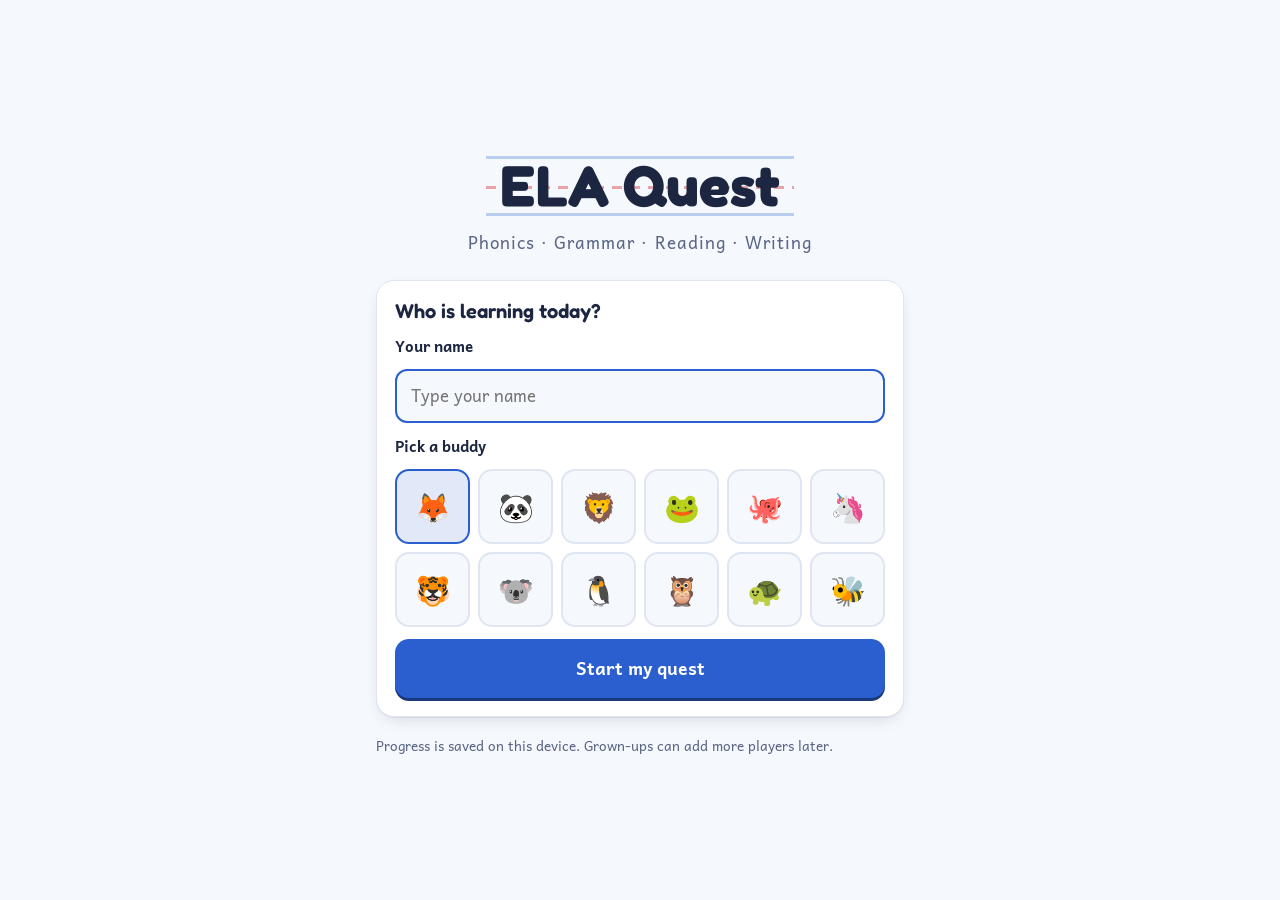
==== index.html @ e6a2ac78 "ELA Quest: Grade 2 to 3 ELA practice app Phonics, grammar, reading, and writing with three levels pe" ====
<!DOCTYPE html>
<html lang="en">
<head>
  <meta charset="UTF-8">
  <meta name="viewport" content="width=device-width, initial-scale=1.0, viewport-fit=cover">
  <meta name="theme-color" content="#2b5fd0">
  <meta name="apple-mobile-web-app-capable" content="yes">
  <meta name="apple-mobile-web-app-title" content="ELA Quest">
  <link rel="apple-touch-icon" href="icons/icon-180.png">
  <link rel="manifest" href="manifest.json">
  <title>ELA Quest</title>
  <link rel="preconnect" href="https://fonts.googleapis.com">
  <link rel="preconnect" href="https://fonts.gstatic.com" crossorigin>
  <link rel="stylesheet" href="https://fonts.googleapis.com/css2?family=Andika:wght@400;700&family=Fredoka:wght@500;600;700&display=swap">
  <link rel="stylesheet" href="styles.css">
</head>
<body>
  <div id="app"></div>
  <script src="sound.js"></script>
  <script src="data/voice-clips.js"></script>
  <script src="voice.js"></script>
  <script src="data/core.js"></script>
  <script src="data/phonics.js"></script>
  <script src="data/grammar.js"></script>
  <script src="data/reading.js"></script>
  <script src="data/writing.js"></script>
  <script src="data/lessons.js"></script>
  <script src="data/videos.js"></script>
  <script src="app.js"></script>
</body>
</html>
---- styles.css ----
/* ELA Quest. Layout: a primary-ruled notebook page (solid lines + dashed midline) in light mode,
   a classroom chalkboard in dark mode; one crayon color per subject. */
:root {
  --paper: #f5f8fd;
  --surface: #ffffff;
  --ink: #1d2640;
  --muted: #5b6684;
  --line: #dfe6f2;
  --rule: #b9cdee;
  --rule-mid: #e6a3a8;
  --phonics: #dc6a12;
  --grammar: #1f8f4e;
  --reading: #2b5fd0;
  --writing: #c42f69;
  --mix: #6a4fd0;
  --gold: #f2b01e;
  --good: #1c8f50;
  --bad: #cf3442;
  --shadow: 0 1px 0 rgba(29, 38, 64, 0.06), 0 6px 18px -8px rgba(29, 38, 64, 0.22);
  --f-display: "Fredoka", "Chalkboard SE", "Comic Sans MS", system-ui, sans-serif;
  --f-body: "Andika", "Century Gothic", "Trebuchet MS", system-ui, sans-serif;
  --r: 18px;
  color-scheme: light;
}
@media (prefers-color-scheme: dark) {
  :root:not([data-theme="light"]) {
    --paper: #142019; --surface: #1d2c25; --ink: #eef4ec; --muted: #a8b8ad; --line: #2c3f36; --rule: #2f463b; --rule-mid: #5a3c40;
    --phonics: #ff9a48; --grammar: #52c985; --reading: #79a0ff; --writing: #f2709f; --mix: #a58cff; --gold: #ffd25a; --good: #52c985; --bad: #ff707b;
    --shadow: 0 1px 0 rgba(0, 0, 0, 0.3), 0 8px 20px -10px rgba(0, 0, 0, 0.6);
    color-scheme: dark;
  }
}
:root[data-theme="dark"] {
  --paper: #142019; --surface: #1d2c25; --ink: #eef4ec; --muted: #a8b8ad; --line: #2c3f36; --rule: #2f463b; --rule-mid: #5a3c40;
  --phonics: #ff9a48; --grammar: #52c985; --reading: #79a0ff; --writing: #f2709f; --mix: #a58cff; --gold: #ffd25a; --good: #52c985; --bad: #ff707b;
  --shadow: 0 1px 0 rgba(0, 0, 0, 0.3), 0 8px 20px -10px rgba(0, 0, 0, 0.6);
  color-scheme: dark;
}

* { box-sizing: border-box; -webkit-tap-highlight-color: transparent; }
html, body { margin: 0; }
body {
  background: var(--paper);
  color: var(--ink);
  font-family: var(--f-body);
  font-size: 17px;
  line-height: 1.5;
  min-height: 100dvh;
}
button { font: inherit; color: inherit; cursor: pointer; }
button:disabled { cursor: default; }
:focus-visible { outline: 3px solid var(--reading); outline-offset: 2px; border-radius: 10px; }
h1, h2, h3 { font-family: var(--f-display); font-weight: 600; line-height: 1.2; margin: 0; text-wrap: balance; }
h1 { font-size: 1.9rem; }
h2 { font-size: 1.25rem; }
h3 { font-size: 1.05rem; margin-top: 6px; }
p { margin: 0; }
.muted { color: var(--muted); }
.fine { color: var(--muted); font-size: 0.85rem; }
.center { text-align: center; }
.lead { color: var(--muted); max-width: 60ch; }

/* subject color hook */
.s-phonics { --c: var(--phonics); }
.s-grammar { --c: var(--grammar); }
.s-reading { --c: var(--reading); }
.s-writing, .s-studio { --c: var(--writing); }
.s-mix { --c: var(--mix); }
.tint { background: color-mix(in srgb, var(--c) 12%, var(--surface)); }

#app { min-height: 100dvh; display: flex; flex-direction: column; }
.main {
  width: 100%;
  max-width: 1040px;
  margin: 0 auto;
  padding-inline: 16px;
  padding-block: 18px 110px;
  display: flex;
  flex-direction: column;
  gap: 18px;
  flex: 1;
}
.main.focus { padding-bottom: 32px; }

/* ---------- top bar ---------- */
.topbar {
  position: sticky;
  top: env(safe-area-inset-top, 0px);
  z-index: 20;
  display: flex;
  align-items: center;
  justify-content: space-between;
  gap: 12px;
  padding: 10px 16px;
  background: color-mix(in srgb, var(--paper) 88%, transparent);
  backdrop-filter: blur(10px);
  -webkit-backdrop-filter: blur(10px);
  border-bottom: 1px solid var(--line);
}
.brand {
  border: 0; background: none; padding: 2px 8px 0; text-align: left;
  display: flex; flex-direction: column; line-height: 1.05;
  /* primary handwriting rule behind the wordmark */
  background-image: linear-gradient(var(--rule), var(--rule)), repeating-linear-gradient(90deg, var(--rule-mid) 0 6px, transparent 6px 11px), linear-gradient(var(--rule), var(--rule));
  background-size: 100% 2px, 100% 2px, 100% 2px;
  background-position: 0 2px, 0 15px, 0 28px;
  background-repeat: no-repeat;
}
.brand-word { font-family: var(--f-display); font-weight: 700; font-size: 1.4rem; letter-spacing: 0.01em; }
.brand-sub { font-size: 0.72rem; color: var(--muted); letter-spacing: 0.08em; text-transform: uppercase; margin-top: 3px; }
.top-right { display: flex; align-items: center; gap: 8px; min-width: 0; }
.pill {
  display: inline-flex; align-items: center; gap: 6px;
  padding: 6px 11px; border-radius: 999px;
  background: var(--surface); border: 1px solid var(--line);
  font-size: 0.9rem; white-space: nowrap; font-variant-numeric: tabular-nums;
}
.xpbar { width: 54px; height: 8px; border-radius: 99px; background: var(--line); overflow: hidden; display: inline-block; }
.xpbar i { display: block; height: 100%; background: var(--gold); border-radius: 99px; }
.chip-me { display: inline-flex; align-items: center; gap: 6px; padding: 4px 12px 4px 4px; border-radius: 999px; border: 1px solid var(--line); background: var(--surface); min-width: 0; }
.chip-me .av { font-size: 1.35rem; width: 32px; height: 32px; display: grid; place-items: center; background: var(--paper); border-radius: 50%; }
.chip-me .nm { max-width: 9ch; overflow: hidden; text-overflow: ellipsis; white-space: nowrap; font-weight: 700; }

/* ---------- bottom tabs ---------- */
.tabbar {
  position: fixed; left: 0; right: 0; bottom: 0; z-index: 20;
  display: flex; justify-content: center; gap: 4px;
  padding: 6px 10px calc(6px + env(safe-area-inset-bottom, 0px));
  background: var(--surface); border-top: 1px solid var(--line);
}
.tab { flex: 1; max-width: 140px; border: 0; background: none; padding: 6px 4px; border-radius: 12px; display: flex; flex-direction: column; align-items: center; gap: 1px; font-size: 0.8rem; color: var(--muted); }
.tab-ic { font-size: 1.35rem; filter: grayscale(0.7); opacity: 0.75; }
.tab.on { color: var(--ink); font-weight: 700; background: var(--paper); }
.tab.on .tab-ic { filter: none; opacity: 1; }

/* ---------- generic ---------- */
.card { background: var(--surface); border: 1px solid var(--line); border-radius: var(--r); padding: 18px; box-shadow: var(--shadow); min-width: 0; }
.stack { display: flex; flex-direction: column; gap: 12px; }
.row { display: flex; flex-wrap: wrap; gap: 10px; align-items: center; }
.row.end { justify-content: flex-end; }
.row-between { display: flex; justify-content: space-between; align-items: baseline; gap: 10px; flex-wrap: wrap; }
.grid2 { display: grid; grid-template-columns: repeat(auto-fit, minmax(280px, 1fr)); gap: 18px; }
.sec { margin-top: 6px; }
.page-h { margin-top: 4px; }
.btn {
  display: inline-flex; align-items: center; justify-content: center; gap: 6px;
  padding: 11px 18px; border-radius: 14px;
  border: 2px solid var(--line); background: var(--surface);
  font-weight: 700; font-size: 1rem; transition: transform 0.1s ease, background 0.15s;
}
.btn:hover:not(:disabled) { border-color: color-mix(in srgb, var(--ink) 25%, var(--line)); }
.btn:active:not(:disabled) { transform: translateY(1px); }
.btn:disabled { opacity: 0.45; }
.btn.primary { background: var(--c, var(--reading)); border-color: transparent; color: #fff; box-shadow: 0 3px 0 color-mix(in srgb, var(--c, var(--reading)) 60%, #000); }
.btn.primary:hover:not(:disabled) { border-color: transparent; filter: brightness(1.05); }
.btn.big { padding: 14px 26px; font-size: 1.1rem; }
.btn.small { padding: 6px 12px; font-size: 0.88rem; border-radius: 10px; }
.btn.ghost { background: transparent; border-color: transparent; }
.btn.danger { color: var(--bad); border-color: color-mix(in srgb, var(--bad) 35%, var(--line)); }
.btn.danger.ghost { border-color: transparent; }
.icon-btn { border: 0; background: var(--paper); width: 40px; height: 40px; border-radius: 12px; display: grid; place-items: center; font-size: 1.1rem; flex: none; }
.icon-btn.mini { width: 34px; height: 34px; font-size: 0.95rem; }
.input { width: 100%; font: inherit; font-size: 1.05rem; padding: 12px 14px; border-radius: 12px; border: 2px solid var(--line); background: var(--paper); color: var(--ink); }
.input:focus { outline: none; border-color: var(--c, var(--reading)); }
.input.err { border-color: var(--bad); }
.lbl { font-weight: 700; font-size: 0.95rem; }
.meter { display: block; height: 10px; border-radius: 99px; background: color-mix(in srgb, var(--c, var(--reading)) 14%, var(--line)); overflow: hidden; }
.meter.big { height: 14px; }
.meter i { display: block; height: 100%; width: 0; background: var(--c, var(--reading)); border-radius: 99px; transition: width 0.4s ease; }
.kind { font-size: 0.75rem; text-transform: uppercase; letter-spacing: 0.08em; font-weight: 700; color: var(--c, var(--muted)); }
.std { font-size: 0.72rem; letter-spacing: 0.04em; color: var(--muted); font-variant-numeric: tabular-nums; }
.stars i { font-style: normal; color: var(--line); font-size: 1.05rem; }
.stars i.on { color: var(--gold); }
.stars { color: var(--gold); letter-spacing: 1px; }
.stars.big { font-size: 1.6rem; }

/* ---------- welcome ---------- */
.welcome { max-width: 560px; justify-content: center; padding-bottom: 40px; }
.paper-title { text-align: center; padding: 18px 0 6px; }
.paper-title h1 {
  font-size: clamp(2.6rem, 9vw, 3.6rem); font-weight: 700; display: inline-block; padding: 0 14px; line-height: 1.55;
  background-image: linear-gradient(var(--rule), var(--rule)), repeating-linear-gradient(90deg, var(--rule-mid) 0 10px, transparent 10px 18px), linear-gradient(var(--rule), var(--rule));
  background-size: 100% 3px; background-repeat: no-repeat; background-position: 0 18%, 0 52%, 0 84%;
}
.paper-title p { color: var(--muted); letter-spacing: 0.06em; }
.avatars { display: grid; grid-template-columns: repeat(6, 1fr); gap: 8px; }
.av-btn { aspect-ratio: 1; max-width: 100%; font-size: 1.8rem; border-radius: 14px; border: 2px solid var(--line); background: var(--paper); }
.av-btn.on { border-color: var(--reading); background: color-mix(in srgb, var(--reading) 14%, var(--surface)); }

/* ---------- home ---------- */
.hello { display: flex; align-items: center; gap: 14px; }
.hello-av { font-size: 2.6rem; width: 68px; height: 68px; border-radius: 50%; background: var(--surface); border: 2px solid var(--line); display: grid; place-items: center; flex: none; }
.hello-text { min-width: 0; }
.hello p { color: var(--muted); }
.today { display: flex; flex-wrap: wrap; justify-content: space-between; align-items: center; gap: 16px; }
.today-goal { display: flex; gap: 14px; align-items: center; }
.today-btns { display: flex; flex-wrap: wrap; gap: 10px; }
.today .btn.primary { --c: var(--mix); }
.ring { --p: 0; width: 64px; height: 64px; border-radius: 50%; flex: none; display: grid; place-items: center; background: conic-gradient(var(--gold) calc(var(--p) * 1%), var(--line) 0); }
.ring span { width: 48px; height: 48px; border-radius: 50%; background: var(--surface); display: grid; place-items: center; font-weight: 700; font-variant-numeric: tabular-nums; }
.subjects { display: grid; grid-template-columns: repeat(auto-fill, minmax(220px, 1fr)); gap: 14px; }
.subject {
  text-align: left; display: flex; flex-direction: column; gap: 6px;
  padding: 18px; border-radius: var(--r); border: 2px solid color-mix(in srgb, var(--c) 30%, var(--line));
  background: color-mix(in srgb, var(--c) 9%, var(--surface)); box-shadow: var(--shadow);
  transition: transform 0.15s ease;
}
.subject:hover { transform: translateY(-2px); }
.subject-ic { font-size: 2rem; }
.subject-name { font-family: var(--f-display); font-size: 1.35rem; font-weight: 600; color: var(--c); }
.subject-blurb { color: var(--muted); font-size: 0.92rem; flex: 1; }
.subject-meta { font-size: 0.82rem; color: var(--muted); font-variant-numeric: tabular-nums; }
.uplist { list-style: none; margin: 10px 0 0; padding: 0; display: flex; flex-direction: column; gap: 8px; }
.up { width: 100%; display: flex; align-items: center; gap: 12px; padding: 10px 12px; border-radius: 14px; border: 1px solid var(--line); background: color-mix(in srgb, var(--c) 7%, var(--surface)); text-align: left; }
.up-ic { font-size: 1.5rem; }
.up-txt { flex: 1; display: flex; flex-direction: column; min-width: 0; }
.up-txt small { color: var(--muted); }
.go { font-weight: 700; color: var(--c); }
.ready { display: flex; align-items: baseline; gap: 10px; margin: 8px 0; flex-wrap: wrap; }
.ready-num { font-family: var(--f-display); font-size: 2.4rem; font-weight: 700; color: var(--grammar); font-variant-numeric: tabular-nums; }
.grid2 .card .meter { --c: var(--grammar); }
.grid2 .card .fine { margin-top: 10px; }

/* ---------- subject page ---------- */
.sub-head { display: flex; align-items: center; gap: 14px; padding: 16px; border-radius: var(--r); background: color-mix(in srgb, var(--c) 13%, var(--surface)); border: 2px solid color-mix(in srgb, var(--c) 30%, var(--line)); }
.sub-head h1 { color: var(--c); font-size: 1.7rem; }
.sub-head p { color: var(--muted); }
.sub-head > div { min-width: 0; }
.sub-ic { font-size: 2.4rem; }
.back { border: 0; background: var(--surface); width: 42px; height: 42px; border-radius: 12px; font-size: 1.3rem; flex: none; }
.legend { display: flex; flex-wrap: wrap; gap: 8px 18px; font-size: 0.85rem; color: var(--muted); }
.legend span { display: inline-flex; align-items: center; gap: 6px; }
.lv { width: 14px; height: 14px; border-radius: 4px; display: inline-block; }
.lv.lv0, .level.lv0 { --lv: #6fbf73; }
.lv.lv1, .level.lv1 { --lv: #3f8fd8; }
.lv.lv2, .level.lv2 { --lv: #9a5cd6; }
.lv { background: var(--lv); }
.skills { display: flex; flex-direction: column; gap: 14px; }
.skill h2 { display: flex; align-items: center; gap: 10px; margin-bottom: 12px; }
.skill-ic { font-size: 1.5rem; }
.levels { display: grid; grid-template-columns: repeat(auto-fit, minmax(210px, 1fr)); gap: 10px; }
.level {
  text-align: left; display: flex; flex-direction: column; gap: 4px;
  padding: 12px 14px; border-radius: 14px; background: var(--paper);
  border: 2px solid color-mix(in srgb, var(--lv) 35%, var(--line)); border-top: 6px solid var(--lv);
}
.level:hover:not(.locked) { background: color-mix(in srgb, var(--lv) 8%, var(--surface)); }
.level.locked { opacity: 0.55; border-top-color: var(--line); }
.level.passed { background: color-mix(in srgb, var(--lv) 10%, var(--surface)); }
.level-top { display: flex; justify-content: space-between; align-items: center; gap: 6px; }
.level-tag { font-size: 0.72rem; font-weight: 700; letter-spacing: 0.07em; text-transform: uppercase; color: var(--lv); }
.level.locked .level-tag { color: var(--muted); }
.level-title { font-weight: 700; font-size: 1.02rem; }
.level-desc { font-size: 0.88rem; color: var(--muted); flex: 1; }
.level-foot { display: flex; justify-content: space-between; gap: 8px; font-size: 0.8rem; color: var(--muted); margin-top: 4px; font-variant-numeric: tabular-nums; }

/* ---------- quiz ---------- */
.quiz { display: flex; flex-direction: column; gap: 12px; }
.quiz-head { display: flex; align-items: center; gap: 12px; }
.quiz-title { flex: 1; display: flex; flex-direction: column; line-height: 1.25; min-width: 0; }
.quiz-title b { font-family: var(--f-display); font-weight: 600; font-size: 1.05rem; overflow: hidden; text-overflow: ellipsis; white-space: nowrap; }
.quiz-title span { color: var(--muted); font-size: 0.85rem; }
.progress { height: 12px; border-radius: 99px; background: var(--line); overflow: hidden; }
.progress i { display: block; height: 100%; background: var(--c); border-radius: 99px; transition: width 0.35s ease; }
.quiz-body { display: grid; gap: 16px; }
.quiz-body.with-passage { grid-template-columns: minmax(0, 1.1fr) minmax(0, 1fr); align-items: start; }
@media (max-width: 820px) { .quiz-body.with-passage { grid-template-columns: 1fr; } }
.passage { max-height: 72vh; overflow: auto; position: sticky; top: 12px; }
@media (max-width: 820px) { .passage { position: static; max-height: 46vh; } }
.passage-head { display: flex; justify-content: space-between; align-items: center; margin-bottom: 6px; }
.passage h2 { margin-bottom: 10px; font-size: 1.35rem; }
.passage p { font-size: 1.12rem; line-height: 1.75; margin-bottom: 0.8em; max-width: 62ch; }
.qcard { display: flex; flex-direction: column; gap: 14px; }
.from { font-size: 0.78rem; color: var(--muted); text-transform: uppercase; letter-spacing: 0.07em; }
.prompt-row { display: flex; gap: 10px; align-items: flex-start; }
.prompt { flex: 1; font-size: 1.28rem; font-weight: 700; line-height: 1.45; min-width: 0; overflow-wrap: anywhere; }
.say-row { display: flex; gap: 8px; align-items: center; }
.btn.say { background: color-mix(in srgb, var(--c) 14%, var(--surface)); border-color: color-mix(in srgb, var(--c) 40%, var(--line)); font-size: 1.1rem; }
.howto { color: var(--muted); font-size: 0.92rem; }

.opts { display: grid; grid-template-columns: repeat(2, minmax(0, 1fr)); gap: 10px; }
.opts.long { grid-template-columns: 1fr; }
.opt-wrap { display: flex; gap: 6px; align-items: stretch; min-width: 0; }
.opt {
  flex: 1; min-width: 0; padding: 14px 16px; border-radius: 14px; text-align: left;
  border: 2px solid var(--line); background: var(--paper); font-size: 1.12rem; font-weight: 700;
  box-shadow: 0 3px 0 var(--line); overflow-wrap: anywhere; transition: transform 0.08s ease;
}
.opt:hover:not(:disabled) { border-color: var(--c); }
.opt:active:not(:disabled) { transform: translateY(2px); box-shadow: 0 1px 0 var(--line); }
.opt.right, .chip.right, .tapw.right { border-color: var(--good); background: color-mix(in srgb, var(--good) 16%, var(--surface)); box-shadow: 0 3px 0 color-mix(in srgb, var(--good) 50%, var(--line)); }
.opt.wrong, .chip.wrong, .tapw.wrong { border-color: var(--bad); background: color-mix(in srgb, var(--bad) 12%, var(--surface)); }
.opt.dim { opacity: 0.55; text-decoration: line-through; }

.tray { display: flex; flex-wrap: wrap; gap: 8px; min-height: 52px; padding: 10px; border-radius: 14px; border: 2px dashed var(--line); align-items: center; }
.chip { padding: 8px 14px; border-radius: 999px; border: 2px solid var(--line); background: var(--surface); font-weight: 700; font-size: 1.02rem; box-shadow: 0 2px 0 var(--line); }
.chip.sel { border-color: var(--c); background: color-mix(in srgb, var(--c) 18%, var(--surface)); transform: translateY(-2px); }
.bins { display: grid; grid-template-columns: repeat(var(--n), minmax(0, 1fr)); gap: 10px; }
@media (max-width: 520px) { .bins { grid-template-columns: 1fr; } }
.bin { border-radius: 14px; border: 2px solid var(--line); background: var(--paper); padding: 10px; min-height: 110px; display: flex; flex-direction: column; gap: 8px; cursor: pointer; }
.bin.target { border-color: var(--c); border-style: dashed; background: color-mix(in srgb, var(--c) 6%, var(--surface)); }
.bin-title { font-family: var(--f-display); font-weight: 600; color: var(--c); text-align: center; }
.bin-items { display: flex; flex-wrap: wrap; gap: 6px; justify-content: center; }

.slots { min-height: 64px; padding: 10px; border-radius: 14px; display: flex; flex-wrap: wrap; gap: 6px; align-items: center; justify-content: center;
  background-color: var(--paper);
  background-image: linear-gradient(var(--rule), var(--rule)), repeating-linear-gradient(90deg, var(--rule-mid) 0 8px, transparent 8px 14px), linear-gradient(var(--rule), var(--rule));
  background-size: calc(100% - 24px) 2px; background-repeat: no-repeat; background-position: 12px 14px, 12px 50%, 12px calc(100% - 14px);
}
.slots.sentence { justify-content: flex-start; }
.tiles { display: flex; flex-wrap: wrap; gap: 8px; justify-content: center; }
.tile { min-width: 50px; padding: 10px 14px; border-radius: 12px; border: 2px solid var(--line); background: var(--surface); font-size: 1.35rem; font-weight: 700; box-shadow: 0 3px 0 var(--line); }
.tile.word { font-size: 1.08rem; min-width: 0; }
.tile.in { border-color: var(--c); background: color-mix(in srgb, var(--c) 12%, var(--surface)); }
.tile:disabled:not(.in) { opacity: 0.25; }
.olist { display: flex; flex-direction: column; gap: 8px; }
.olist.pool { padding-top: 10px; border-top: 2px dashed var(--line); }
.ostep { text-align: left; padding: 12px 14px; border-radius: 12px; border: 2px solid var(--line); background: var(--paper); font-weight: 700; display: flex; gap: 10px; align-items: center; }
.ostep.in { border-color: var(--c); background: color-mix(in srgb, var(--c) 10%, var(--surface)); }
.ostep .num { width: 28px; height: 28px; border-radius: 50%; background: var(--c); color: #fff; display: grid; place-items: center; flex: none; font-size: 0.9rem; }
.tapline { display: flex; flex-wrap: wrap; gap: 6px; font-size: 1.3rem; padding: 6px 0; }
.tapw { padding: 6px 10px; border-radius: 10px; border: 2px solid transparent; background: var(--paper); font-weight: 700; font-size: 1.2rem; }
.tapw.sel { border-color: var(--c); background: color-mix(in srgb, var(--c) 18%, var(--surface)); }
.big-input { font-size: 1.4rem; text-align: center; }

.fb { border-radius: 14px; padding: 12px 14px; display: flex; flex-direction: column; gap: 4px; border: 2px solid; }
.fb b { font-family: var(--f-display); font-size: 1.15rem; font-weight: 600; }
.fb-good { border-color: var(--good); background: color-mix(in srgb, var(--good) 12%, var(--surface)); }
.fb-good b { color: var(--good); }
.fb-try { border-color: var(--gold); background: color-mix(in srgb, var(--gold) 14%, var(--surface)); }
.fb-bad { border-color: var(--bad); background: color-mix(in srgb, var(--bad) 9%, var(--surface)); }
.fb-bad b { color: var(--bad); }
.fb-answer { font-weight: 700; font-size: 1.1rem; }
.actions { display: flex; justify-content: flex-end; }
.actions:empty { display: none; }
.shake { animation: shake 0.35s ease; }
@keyframes shake { 0%, 100% { transform: translateX(0); } 25% { transform: translateX(-6px); } 75% { transform: translateX(6px); } }

/* ---------- results ---------- */
.results { text-align: center; display: flex; flex-direction: column; align-items: center; gap: 10px; padding: 28px 18px; }
.big-stars { display: flex; gap: 6px; font-size: 3.4rem; line-height: 1; }
.big-stars i { font-style: normal; color: var(--line); }
.big-stars i.on { color: var(--gold); animation: pop 0.5s ease both; }
@keyframes pop { 0% { transform: scale(0.2) rotate(-30deg); } 70% { transform: scale(1.2); } 100% { transform: scale(1); } }
.score { font-size: 1.2rem; font-variant-numeric: tabular-nums; }
.reward-row { display: flex; flex-wrap: wrap; gap: 8px; justify-content: center; }
.reward { padding: 6px 12px; border-radius: 999px; background: color-mix(in srgb, var(--gold) 22%, var(--surface)); font-weight: 700; }
.reward.unlock { background: color-mix(in srgb, var(--grammar) 18%, var(--surface)); }
.tip { color: var(--muted); }
.res-btns { display: flex; flex-wrap: wrap; gap: 10px; justify-content: center; margin-top: 8px; }
.new-badges { display: flex; flex-wrap: wrap; gap: 10px; justify-content: center; }
.review ol { padding-left: 1.3em; margin: 10px 0 0; display: flex; flex-direction: column; gap: 12px; }
.review .ans { color: var(--good); }

/* ---------- progress ---------- */
.stats { display: grid; grid-template-columns: repeat(4, minmax(0, 1fr)); gap: 12px; }
@media (max-width: 640px) { .stats { grid-template-columns: repeat(2, minmax(0, 1fr)); } }
.stat { background: var(--surface); border: 1px solid var(--line); border-radius: var(--r); padding: 14px 16px; display: flex; flex-direction: column; }
.stat b { font-family: var(--f-display); font-size: 1.9rem; font-weight: 600; font-variant-numeric: tabular-nums; }
.stat span { color: var(--muted); font-size: 0.88rem; }
.week { display: grid; grid-template-columns: repeat(7, 1fr); gap: 8px; margin-top: 14px; }
.day { display: flex; flex-direction: column; align-items: center; gap: 4px; }
.bar-box { position: relative; height: 120px; width: 100%; max-width: 44px; border-radius: 8px; background-image: repeating-linear-gradient(0deg, var(--line) 0 1px, transparent 1px 30px); }
.bar { position: absolute; bottom: 0; left: 0; right: 0; border-radius: 8px 8px 3px 3px; background: color-mix(in srgb, var(--reading) 30%, var(--line)); }
.bar.ok { left: 22%; right: 22%; background: var(--reading); }
.bar-n { position: absolute; top: -2px; left: 0; right: 0; text-align: center; font-size: 0.75rem; color: var(--muted); font-variant-numeric: tabular-nums; }
.day-l { font-size: 0.8rem; color: var(--muted); }
.day.today .day-l { color: var(--ink); font-weight: 700; }
.key { display: flex; gap: 16px; font-size: 0.82rem; color: var(--muted); margin-top: 8px; }
.sw { width: 12px; height: 12px; border-radius: 3px; display: inline-block; margin-right: 5px; vertical-align: -1px; }
.sw.a { background: color-mix(in srgb, var(--reading) 30%, var(--line)); }
.sw.b { background: var(--reading); }
.plain { list-style: none; padding: 0; margin: 10px 0 0; display: flex; flex-direction: column; gap: 8px; }
.plain li { display: flex; align-items: center; gap: 8px; }
.plain b { margin-left: auto; font-variant-numeric: tabular-nums; }
.link { border: 0; background: none; padding: 0; display: flex; align-items: center; gap: 8px; width: 100%; text-align: left; }
.link:hover { text-decoration: underline; }
.dot { width: 10px; height: 10px; border-radius: 50%; background: var(--c); flex: none; }
.map { display: grid; grid-template-columns: repeat(auto-fit, minmax(300px, 1fr)); gap: 18px; margin-top: 12px; }
.map-sub h3 { color: var(--c); margin-bottom: 8px; display: flex; justify-content: space-between; }
.map-sub h3 small { color: var(--muted); font-family: var(--f-body); font-weight: 400; font-size: 0.85rem; }
.map-row { display: grid; grid-template-columns: minmax(0, 1fr) repeat(3, 52px); gap: 6px; align-items: center; padding: 4px 0; border-bottom: 1px solid var(--line); }
.map-name { font-size: 0.92rem; overflow: hidden; text-overflow: ellipsis; white-space: nowrap; }
.cell { height: 32px; border-radius: 8px; border: 1px solid var(--line); background: var(--paper); font-size: 0.78rem; color: var(--gold); letter-spacing: -1px; }
.cell.locked { color: var(--muted); opacity: 0.6; }
.cell.c0 { color: var(--muted); }
.cell.c1 { background: color-mix(in srgb, var(--c) 10%, var(--surface)); }
.cell.c2 { background: color-mix(in srgb, var(--c) 22%, var(--surface)); }
.cell.c3 { background: color-mix(in srgb, var(--c) 36%, var(--surface)); }
.badges { display: grid; grid-template-columns: repeat(auto-fill, minmax(150px, 1fr)); gap: 10px; margin-top: 12px; }
.badge { display: flex; flex-direction: column; align-items: center; text-align: center; gap: 2px; padding: 12px 10px; border-radius: 14px; border: 2px dashed var(--line); color: var(--muted); }
.badge span { font-size: 1.9rem; filter: grayscale(1); opacity: 0.4; }
.badge b { font-size: 0.92rem; }
.badge small { font-size: 0.76rem; }
.badge.on { border: 2px solid color-mix(in srgb, var(--gold) 60%, var(--line)); background: color-mix(in srgb, var(--gold) 10%, var(--surface)); color: var(--ink); }
.badge.on span { filter: none; opacity: 1; }
.badge.inline { flex-direction: row; justify-content: center; gap: 8px; margin: 8px 0; }

/* ---------- settings / players ---------- */
.toggle { display: flex; gap: 10px; align-items: center; font-size: 1rem; }
.toggle input { width: 22px; height: 22px; accent-color: var(--reading); flex: none; }
input[type="range"] { width: 100%; accent-color: var(--reading); }
.seg { display: flex; flex-wrap: wrap; gap: 6px; }
.seg button { padding: 8px 14px; border-radius: 10px; border: 2px solid var(--line); background: var(--paper); font-weight: 700; }
.seg button.on { border-color: var(--reading); background: color-mix(in srgb, var(--reading) 14%, var(--surface)); }
.players { list-style: none; padding: 0; margin: 0 0 14px; display: flex; flex-direction: column; gap: 8px; }
.players li { display: flex; gap: 8px; align-items: center; }
.player { flex: 1; display: flex; align-items: center; gap: 12px; padding: 10px 12px; border-radius: 14px; border: 2px solid var(--line); background: var(--paper); text-align: left; min-width: 0; }
.players li.on .player { border-color: var(--reading); }
.player .av { font-size: 1.8rem; }
.player span:nth-child(2) { display: flex; flex-direction: column; flex: 1; min-width: 0; }
.player small { color: var(--muted); }
.tag { font-size: 0.75rem; font-weight: 700; color: var(--reading); }

/* ---------- writing studio ---------- */
.types { display: grid; grid-template-columns: repeat(auto-fill, minmax(180px, 1fr)); gap: 12px; }
.type-card { --c: var(--writing); display: flex; flex-direction: column; gap: 4px; text-align: left; padding: 16px; border-radius: var(--r); border: 2px solid color-mix(in srgb, var(--c) 25%, var(--line)); background: var(--surface); box-shadow: var(--shadow); }
.type-card:hover { background: color-mix(in srgb, var(--c) 7%, var(--surface)); }
.type-card b { font-family: var(--f-display); font-weight: 600; font-size: 1.2rem; color: var(--c); }
.type-card span:not(.type-ic) { color: var(--muted); font-size: 0.9rem; flex: 1; }
.type-ic { font-size: 1.9rem; }
.draft-card { --c: var(--writing); display: flex; flex-wrap: wrap; justify-content: space-between; align-items: center; gap: 12px; border: 2px solid color-mix(in srgb, var(--c) 40%, var(--line)); }
.shelf { display: grid; grid-template-columns: repeat(auto-fill, minmax(170px, 1fr)); gap: 12px; }
.book { --c: var(--writing); text-align: left; display: flex; flex-direction: column; gap: 4px; padding: 14px 14px 14px 20px; border-radius: 6px 16px 16px 6px; border: 1px solid var(--line); border-left: 8px solid var(--c); background: var(--surface); box-shadow: var(--shadow); min-height: 140px; }
.book b { font-family: var(--f-display); font-weight: 600; font-size: 1.08rem; flex: 1; overflow-wrap: anywhere; }
.book-type { font-size: 0.78rem; color: var(--muted); }
.book small { color: var(--muted); font-size: 0.78rem; }
.goal-pick { display: grid; grid-template-columns: repeat(auto-fit, minmax(180px, 1fr)); gap: 8px; }
.goal-opt { display: flex; flex-direction: column; gap: 2px; text-align: left; padding: 12px; border-radius: 14px; border: 2px solid var(--line); border-top: 6px solid var(--lv); background: var(--paper); }
.goal-opt.lv0 { --lv: #6fbf73; } .goal-opt.lv1 { --lv: #3f8fd8; } .goal-opt.lv2 { --lv: #9a5cd6; }
.goal-opt.on { border-color: var(--lv); background: color-mix(in srgb, var(--lv) 12%, var(--surface)); }
.goal-opt span { color: var(--muted); font-size: 0.88rem; }
.prompts { display: flex; flex-wrap: wrap; gap: 8px; }
.prompt-opt { padding: 9px 14px; border-radius: 999px; border: 2px solid var(--line); background: var(--paper); font-weight: 700; }
.prompt-opt.on { --c: var(--writing); border-color: var(--c); background: color-mix(in srgb, var(--c) 12%, var(--surface)); }
.steps { list-style: none; margin: 0; padding: 0; display: grid; grid-template-columns: repeat(4, 1fr); gap: 6px; }
.steps button { width: 100%; display: flex; align-items: center; justify-content: center; gap: 6px; padding: 10px 4px; border-radius: 12px; border: 2px solid var(--line); background: var(--surface); font-weight: 700; font-size: 0.95rem; }
.steps button span { width: 24px; height: 24px; border-radius: 50%; display: grid; place-items: center; background: var(--line); font-size: 0.8rem; }
.steps li.on button { --c: var(--writing); border-color: var(--c); color: var(--c); }
.steps li.on button span { background: var(--writing); color: #fff; }
.steps li.done button span { background: var(--good); color: #fff; }
.write-grid { display: grid; grid-template-columns: minmax(0, 2fr) minmax(0, 1fr); gap: 16px; align-items: start; }
@media (max-width: 820px) { .write-grid { grid-template-columns: 1fr; } }
.s-writing ~ .card .btn.primary, .s-writing ~ .write-grid .btn.primary { --c: var(--writing); }
.goal-chip { font-size: 0.82rem; padding: 4px 10px; border-radius: 999px; background: color-mix(in srgb, var(--writing) 12%, var(--surface)); color: var(--writing); font-weight: 700; }
.starters { display: flex; flex-wrap: wrap; gap: 6px; align-items: center; }
.starters .chip { font-size: 0.92rem; padding: 6px 12px; }
/* primary-ruled writing paper: top line, dashed midline, baseline */
.paper, .paper-view {
  --lh: 3.2rem;
  width: 100%; font-family: var(--f-body); font-size: 1.25rem; line-height: var(--lh);
  padding: 0.45rem 16px 0.6rem; border-radius: 12px; border: 2px solid var(--line); color: var(--ink);
  background-color: var(--surface);
  background-image:
    linear-gradient(to bottom, transparent calc(var(--lh) * 0.27), var(--rule) calc(var(--lh) * 0.27), var(--rule) calc(var(--lh) * 0.27 + 1.5px), transparent calc(var(--lh) * 0.27 + 1.5px)),
    linear-gradient(to bottom, transparent calc(var(--lh) * 0.46), color-mix(in srgb, var(--rule-mid) 80%, transparent) calc(var(--lh) * 0.46), color-mix(in srgb, var(--rule-mid) 80%, transparent) calc(var(--lh) * 0.46 + 1px), transparent calc(var(--lh) * 0.46 + 1px)),
    linear-gradient(to bottom, transparent calc(var(--lh) * 0.645), var(--rule) calc(var(--lh) * 0.645), var(--rule) calc(var(--lh) * 0.645 + 2px), transparent calc(var(--lh) * 0.645 + 2px));
  background-size: 100% var(--lh);
  background-position: 0 0.45rem;
  background-attachment: local;
}
.paper { min-height: calc(var(--lh) * 7 + 1rem); resize: vertical; }
.paper:focus { outline: none; border-color: var(--writing); }
.paper-view { white-space: pre-wrap; overflow-wrap: anywhere; min-height: calc(var(--lh) * 3); }
.paper-view.published h2 { line-height: var(--lh); font-size: 1.5rem; }
.paper-view .byline { line-height: var(--lh); color: var(--muted); font-size: 1rem; }
.counters { display: flex; flex-wrap: wrap; gap: 6px 14px; align-items: center; font-size: 0.9rem; color: var(--muted); font-variant-numeric: tabular-nums; }
.counters .meter { flex: 1; min-width: 120px; --c: var(--writing); }
.plan-side dl { margin: 10px 0; }
.plan-side dt { font-size: 0.78rem; text-transform: uppercase; letter-spacing: 0.06em; color: var(--muted); margin-top: 8px; }
.plan-side dd { margin: 2px 0 0; font-weight: 700; }
.wb { display: flex; flex-wrap: wrap; gap: 6px; margin-top: 8px; }
.wb span { padding: 4px 10px; border-radius: 8px; background: var(--paper); border: 1px solid var(--line); font-size: 0.9rem; }
.checks { list-style: none; padding: 0; margin: 0; display: flex; flex-direction: column; gap: 8px; }
.checks li { display: flex; gap: 10px; align-items: flex-start; padding: 10px 12px; border-radius: 12px; border: 2px solid var(--line); }
.checks li span:last-child { display: flex; flex-direction: column; min-width: 0; }
.checks small { color: var(--muted); }
.checks .mark { width: 26px; height: 26px; border-radius: 50%; display: grid; place-items: center; font-weight: 700; flex: none; color: #fff; }
.checks li.ok { border-color: color-mix(in srgb, var(--good) 40%, var(--line)); }
.checks li.ok .mark { background: var(--good); }
.checks li.no { border-color: color-mix(in srgb, var(--gold) 60%, var(--line)); }
.checks li.no .mark { background: var(--gold); color: #3a2a00; }

/* ---------- modal & confetti ---------- */
.scrim { position: fixed; inset: 0; background: rgba(10, 16, 30, 0.45); z-index: 40; }
.modal { position: fixed; z-index: 41; left: 50%; top: 50%; transform: translate(-50%, -50%); width: min(440px, calc(100% - 32px)); background: var(--surface); border-radius: var(--r); padding: 22px; display: flex; flex-direction: column; gap: 12px; box-shadow: 0 20px 50px rgba(0, 0, 0, 0.3); }
.confetti { position: fixed; inset: 0; pointer-events: none; z-index: 50; overflow: hidden; }
.confetti i { position: absolute; top: -12px; width: 10px; height: 14px; border-radius: 2px; animation: fall linear forwards; }
@keyframes fall { to { top: 105%; transform: translateX(40px) rotate(540deg); } }

@media (max-width: 560px) {
  body { font-size: 16px; }
  h1 { font-size: 1.6rem; }
  .pill.streak { display: none; }
  .xpbar { width: 36px; }
  .chip-me .nm { display: none; }
  .chip-me { padding: 4px; }
  .opts { grid-template-columns: 1fr; }
  .prompt { font-size: 1.15rem; }
  .steps button { font-size: 0.8rem; flex-direction: column; gap: 2px; }
  .map-row { grid-template-columns: minmax(0, 1fr) repeat(3, 44px); }
}
@media (prefers-reduced-motion: reduce) {
  *, *::before, *::after { animation: none !important; transition: none !important; }
}

/* Writing Studio spans the subject grid as a banner */
.subject.s-studio { grid-column: 1 / -1; display: grid; grid-template-columns: auto 1fr; column-gap: 14px; align-items: center; }
.subject.s-studio .subject-ic { grid-row: span 3; font-size: 2.4rem; }
.opts.tiny { grid-template-columns: repeat(auto-fit, minmax(72px, 1fr)); }
.opts.tiny .opt { text-align: center; font-size: 1.5rem; }
@media (max-width: 560px) { .opts.tiny { grid-template-columns: repeat(auto-fit, minmax(60px, 1fr)); } }

/* ---------- "Watch first" example ---------- */
.example-grid { display: grid; grid-template-columns: minmax(0, 0.9fr) minmax(0, 1.1fr); gap: 16px; align-items: start; }
@media (max-width: 820px) { .example-grid { grid-template-columns: 1fr; } }
.lesson { display: flex; flex-direction: column; gap: 12px; border: 2px solid color-mix(in srgb, var(--c) 35%, var(--line)); background: color-mix(in srgb, var(--c) 7%, var(--surface)); }
.lesson-head { display: flex; justify-content: space-between; align-items: center; gap: 10px; }
.rule { font-size: 1.3rem; font-weight: 700; line-height: 1.45; text-wrap: pretty; }
.ex {
  font-family: var(--f-display); font-size: 1.35rem; font-weight: 500; color: var(--c);
  padding: 10px 14px; border-radius: 12px; background: var(--surface); border: 2px dashed color-mix(in srgb, var(--c) 40%, var(--line));
}
.modal .rule { font-size: 1.15rem; }
.video-link { align-self: flex-start; }
.demo-card { position: relative; display: flex; flex-direction: column; gap: 12px; overflow: hidden; }
.demo-status { font-size: 0.85rem; color: var(--muted); }
.demo-body { pointer-events: none; display: flex; flex-direction: column; gap: 12px; }
.demo-body .btn.ghost { display: none; }
.demo-passage { padding: 10px 14px; border-radius: 12px; background: var(--paper); border: 1px solid var(--line); font-size: 0.95rem; display: flex; flex-direction: column; gap: 4px; }
.demo-passage small { color: var(--muted); }
.hand {
  position: absolute; left: 0; top: 0; font-size: 2.4rem; line-height: 1; pointer-events: none; z-index: 3;
  opacity: 0; transform: translate(80%, 300px); transition: transform 0.6s cubic-bezier(.3, .7, .2, 1), opacity 0.3s;
  filter: drop-shadow(0 4px 6px rgba(0, 0, 0, 0.25));
}
.hand.show { opacity: 1; }
.hand.tap { scale: 0.82; }
.example-actions { display: flex; justify-content: flex-end; gap: 10px; flex-wrap: wrap; }
.pulse { animation: pulse 1.2s ease-in-out infinite; }
@keyframes pulse { 0%, 100% { transform: scale(1); } 50% { transform: scale(1.06); } }

/* ---------- videos ---------- */
.vgrid { display: grid; grid-template-columns: repeat(auto-fill, minmax(240px, 1fr)); gap: 14px; }
.vstrip { display: grid; grid-template-columns: repeat(4, minmax(0, 1fr)); gap: 12px; margin-top: 12px; }
@media (max-width: 900px) { .vstrip { grid-template-columns: repeat(2, minmax(0, 1fr)); } }
.vcard { text-align: left; display: flex; flex-direction: column; gap: 4px; padding: 0 0 12px; border-radius: var(--r); border: 1px solid var(--line); background: var(--surface); overflow: hidden; box-shadow: var(--shadow); min-width: 0; }
.vcard:hover .vplay { transform: translate(-50%, -50%) scale(1.1); }
.vcard > b, .vcard > small, .vcard > .vlabel { padding-inline: 12px; }
.vcard > b { font-family: var(--f-display); font-weight: 600; font-size: 1.05rem; }
.vcard > small { color: var(--muted); font-size: 0.84rem; }
.vlabel { font-size: 0.72rem; text-transform: uppercase; letter-spacing: 0.07em; font-weight: 700; color: var(--c); margin-top: 6px; }
.vthumb { position: relative; display: block; aspect-ratio: 16 / 9; max-width: 100%; background: var(--paper); border-bottom: 4px solid var(--c); }
.vthumb img { width: 100%; height: 100%; object-fit: cover; display: block; }
.vplay { position: absolute; left: 50%; top: 50%; transform: translate(-50%, -50%); width: 54px; height: 54px; border-radius: 50%; background: color-mix(in srgb, var(--c) 92%, transparent); color: #fff; display: grid; place-items: center; font-size: 1.3rem; padding-left: 4px; transition: transform 0.15s; box-shadow: 0 4px 12px rgba(0, 0, 0, 0.25); }
.vdur, .vdone { position: absolute; bottom: 8px; padding: 2px 8px; border-radius: 8px; font-size: 0.78rem; font-weight: 700; font-variant-numeric: tabular-nums; }
.vdur { right: 8px; background: rgba(15, 20, 35, 0.75); color: #fff; }
.vdone { left: 8px; background: var(--good); color: #fff; }
.vpage { display: flex; flex-direction: column; gap: 14px; }
.player-top { display: flex; align-items: center; gap: 12px; }
.vwrap { border-radius: var(--r); overflow: hidden; background: #000; box-shadow: var(--shadow); aspect-ratio: 16 / 9; max-width: 100%; border: 3px solid var(--c); }
.vwrap video { width: 100%; height: 100%; display: block; }
.vinfo { display: flex; flex-direction: column; gap: 8px; }
.tag-done { color: var(--good); font-weight: 700; }
.vtoast { padding: 10px 14px; border-radius: 12px; background: color-mix(in srgb, var(--gold) 20%, var(--surface)); font-weight: 700; }
@media (max-width: 560px) { .tab { font-size: 0.72rem; } }
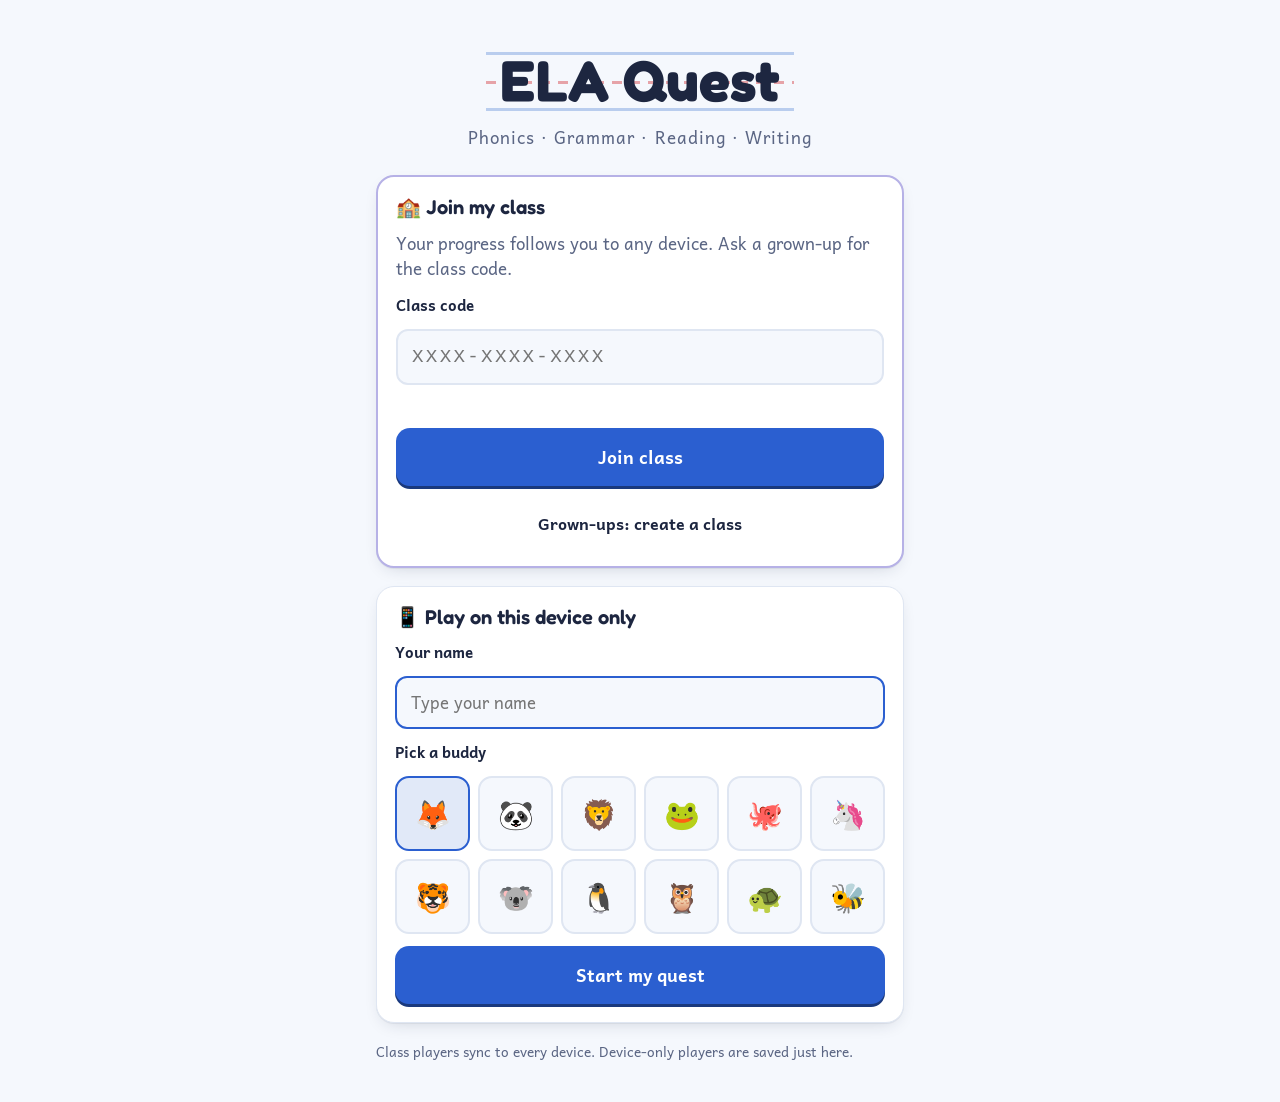
==== commit afeecc95: "Add classes with cloud sync and a grown-up dashboard Students join a class with a code, sign in with" ====
--- a/index.html
+++ b/index.html
@@ -19,6 +19,8 @@
   <script src="sound.js"></script>
   <script src="data/voice-clips.js"></script>
   <script src="voice.js"></script>
+  <script src="data/cloud-config.js"></script>
+  <script src="cloud.js"></script>
   <script src="data/core.js"></script>
   <script src="data/phonics.js"></script>
   <script src="data/grammar.js"></script>
--- a/styles.css
+++ b/styles.css
@@ -564,3 +564,38 @@
 .tag-done { color: var(--good); font-weight: 700; }
 .vtoast { padding: 10px 14px; border-radius: 12px; background: color-mix(in srgb, var(--gold) 20%, var(--surface)); font-weight: 700; }
 @media (max-width: 560px) { .tab { font-size: 0.72rem; } }
+
+/* ---------- classes & sync ---------- */
+.narrow { width: 100%; max-width: 560px; margin-inline: auto; display: flex; flex-direction: column; gap: 18px; }
+.class-card { border: 2px solid color-mix(in srgb, var(--mix) 35%, var(--line)); }
+.code-input { font-family: ui-monospace, "SF Mono", Menlo, monospace; letter-spacing: 0.12em; text-transform: uppercase; font-size: 1.2rem; }
+.big-code { font-family: ui-monospace, "SF Mono", Menlo, monospace; font-size: clamp(1.6rem, 7vw, 2.4rem); font-weight: 700; letter-spacing: 0.1em; text-align: center; padding: 16px; border-radius: 14px; background: var(--paper); border: 2px dashed var(--mix); color: var(--mix); overflow-wrap: anywhere; }
+.joined { display: flex; flex-wrap: wrap; gap: 8px; }
+.pin-err { color: var(--bad); font-weight: 700; min-height: 1.2em; font-size: 0.95rem; }
+.stu-grid { display: grid; grid-template-columns: repeat(auto-fill, minmax(120px, 1fr)); gap: 10px; }
+.stu { display: flex; flex-direction: column; align-items: center; gap: 6px; padding: 14px 8px; border-radius: 16px; border: 2px solid var(--line); background: var(--paper); min-width: 0; }
+.stu:hover { border-color: var(--mix); }
+.stu .av { font-size: 2.4rem; line-height: 1; }
+.stu b { overflow-wrap: anywhere; text-align: center; }
+.stu.new { border-style: dashed; color: var(--muted); }
+.pinpad { display: flex; flex-direction: column; align-items: center; gap: 10px; text-align: center; }
+.pin-dots { display: flex; gap: 12px; margin: 6px 0; }
+.pin-dots i { width: 18px; height: 18px; border-radius: 50%; border: 2px solid var(--mix); }
+.pin-dots i.on { background: var(--mix); }
+.pin-keys { display: grid; grid-template-columns: repeat(3, 72px); gap: 10px; }
+.pin-keys button { height: 60px; border-radius: 16px; border: 2px solid var(--line); background: var(--paper); font-size: 1.5rem; font-weight: 700; }
+.pin-keys button:active { background: color-mix(in srgb, var(--mix) 15%, var(--surface)); }
+.pin-keys .pin-cancel { font-size: 0.9rem; }
+.pill.sync { padding-inline: 9px; }
+.dash-wrap { padding: 0; overflow: hidden; }
+.dash-scroll { overflow-x: auto; }
+.dash { border-collapse: collapse; width: 100%; font-size: 0.92rem; font-variant-numeric: tabular-nums; }
+.dash th, .dash td { padding: 10px 12px; text-align: left; border-bottom: 1px solid var(--line); white-space: nowrap; vertical-align: middle; }
+.dash th { font-size: 0.75rem; text-transform: uppercase; letter-spacing: 0.06em; color: var(--muted); background: var(--paper); position: sticky; top: 0; }
+.dash th[class^="s-"] { color: var(--c); }
+.dash td.num { text-align: right; }
+.dash .link { gap: 6px; }
+.dash .av { font-size: 1.3rem; }
+.meter.mini { display: inline-block; width: 60px; height: 8px; vertical-align: middle; margin-right: 6px; }
+.wpiece summary { cursor: pointer; padding: 8px 0; }
+.wpiece .paper-view { margin-top: 8px; }
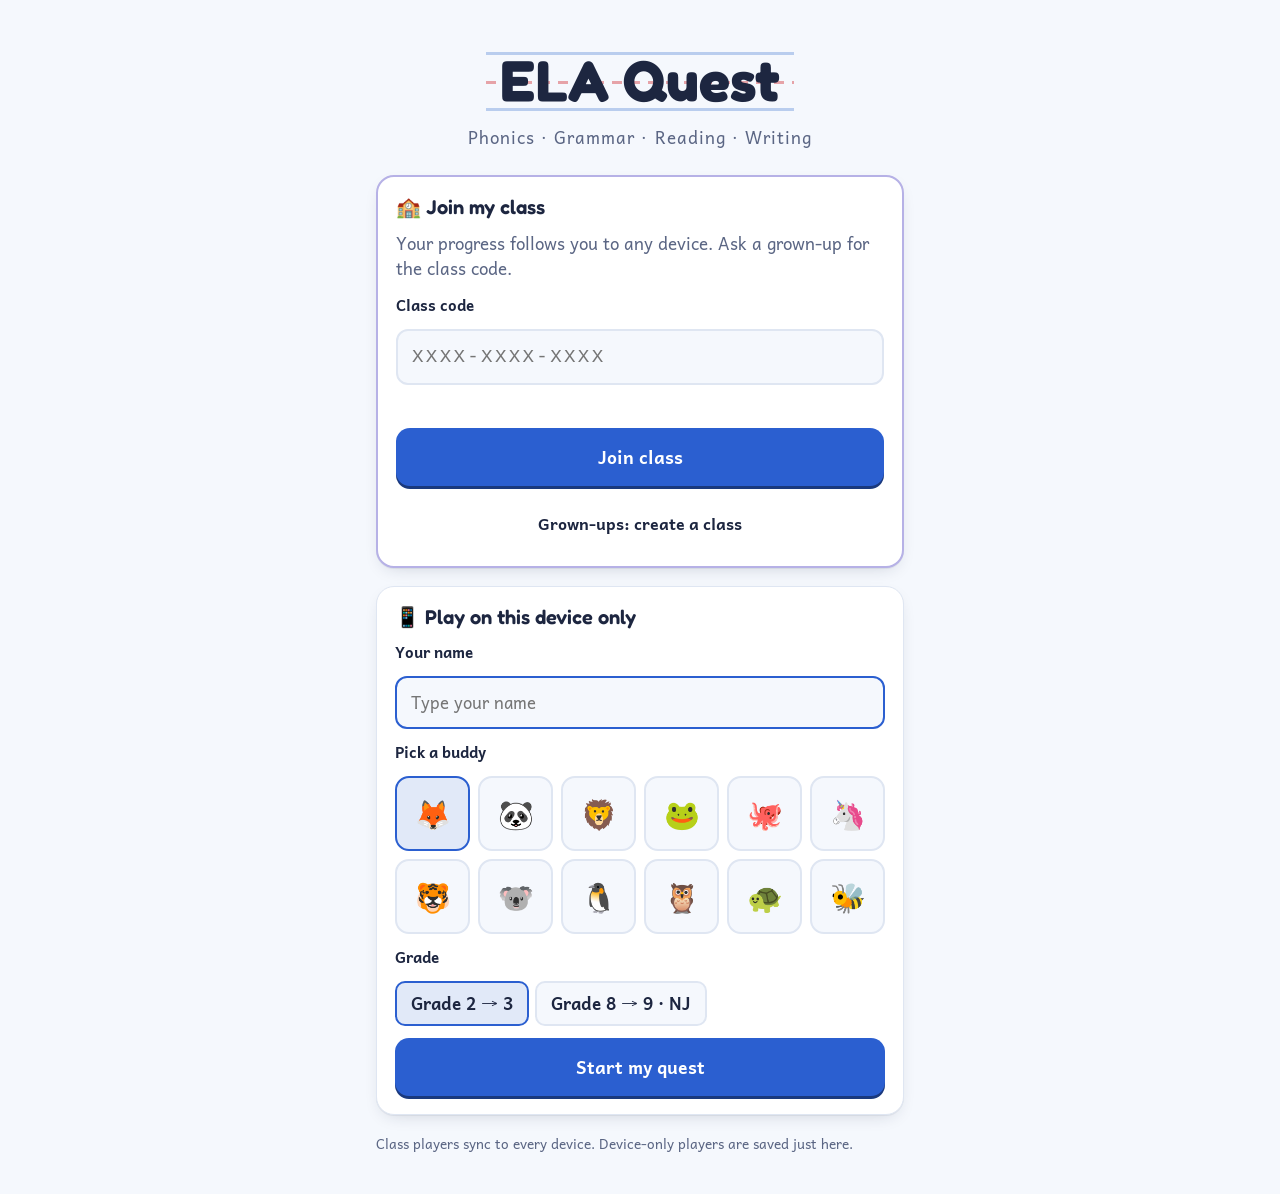
==== commit bddb1b27: "Add a Grade 8 → 9 track aligned to New Jersey's 2023 ELA standards Each player now follows a grade t" ====
--- a/index.html
+++ b/index.html
@@ -23,9 +23,18 @@
   <script src="cloud.js"></script>
   <script src="data/core.js"></script>
   <script src="data/phonics.js"></script>
+  <script src="data/spellwords.js"></script>
+  <script src="data/spelling.js"></script>
   <script src="data/grammar.js"></script>
   <script src="data/reading.js"></script>
+  <script src="data/vocab.js"></script>
   <script src="data/writing.js"></script>
+  <script src="data/g8-reading.js"></script>
+  <script src="data/g8-language.js"></script>
+  <script src="data/g8-vocab.js"></script>
+  <script src="data/vwc-words.js"></script>
+  <script src="data/vwc.js"></script>
+  <script src="data/g8-writing.js"></script>
   <script src="data/lessons.js"></script>
   <script src="data/videos.js"></script>
   <script src="app.js"></script>
--- a/styles.css
+++ b/styles.css
@@ -13,6 +13,8 @@
   --reading: #2b5fd0;
   --writing: #c42f69;
   --mix: #6a4fd0;
+  --spelling: #b07800;
+  --vocab: #0d8585;
   --gold: #f2b01e;
   --good: #1c8f50;
   --bad: #cf3442;
@@ -25,14 +27,14 @@
 @media (prefers-color-scheme: dark) {
   :root:not([data-theme="light"]) {
     --paper: #142019; --surface: #1d2c25; --ink: #eef4ec; --muted: #a8b8ad; --line: #2c3f36; --rule: #2f463b; --rule-mid: #5a3c40;
-    --phonics: #ff9a48; --grammar: #52c985; --reading: #79a0ff; --writing: #f2709f; --mix: #a58cff; --gold: #ffd25a; --good: #52c985; --bad: #ff707b;
+    --phonics: #ff9a48; --grammar: #52c985; --reading: #79a0ff; --writing: #f2709f; --mix: #a58cff; --spelling: #f2bd3c; --vocab: #3cc9c9; --gold: #ffd25a; --good: #52c985; --bad: #ff707b;
     --shadow: 0 1px 0 rgba(0, 0, 0, 0.3), 0 8px 20px -10px rgba(0, 0, 0, 0.6);
     color-scheme: dark;
   }
 }
 :root[data-theme="dark"] {
   --paper: #142019; --surface: #1d2c25; --ink: #eef4ec; --muted: #a8b8ad; --line: #2c3f36; --rule: #2f463b; --rule-mid: #5a3c40;
-  --phonics: #ff9a48; --grammar: #52c985; --reading: #79a0ff; --writing: #f2709f; --mix: #a58cff; --gold: #ffd25a; --good: #52c985; --bad: #ff707b;
+  --phonics: #ff9a48; --grammar: #52c985; --reading: #79a0ff; --writing: #f2709f; --mix: #a58cff; --spelling: #f2bd3c; --vocab: #3cc9c9; --gold: #ffd25a; --good: #52c985; --bad: #ff707b;
   --shadow: 0 1px 0 rgba(0, 0, 0, 0.3), 0 8px 20px -10px rgba(0, 0, 0, 0.6);
   color-scheme: dark;
 }
@@ -66,6 +68,8 @@
 .s-reading { --c: var(--reading); }
 .s-writing, .s-studio { --c: var(--writing); }
 .s-mix { --c: var(--mix); }
+.s-spelling { --c: var(--spelling); }
+.s-vocab { --c: var(--vocab); }
 .tint { background: color-mix(in srgb, var(--c) 12%, var(--surface)); }
 
 #app { min-height: 100dvh; display: flex; flex-direction: column; }
@@ -599,3 +603,14 @@
 .meter.mini { display: inline-block; width: 60px; height: 8px; vertical-align: middle; margin-right: 6px; }
 .wpiece summary { cursor: pointer; padding: 8px 0; }
 .wpiece .paper-view { margin-top: 8px; }
+
+/* ---------- spelling bee ---------- */
+.bee-tools { display: flex; flex-wrap: wrap; gap: 8px; }
+.btn.bee { background: color-mix(in srgb, var(--c) 12%, var(--surface)); border-color: color-mix(in srgb, var(--c) 40%, var(--line)); }
+.bee-line { padding: 8px 12px; border-radius: 10px; background: var(--paper); border: 1px solid var(--line); }
+.letter-boxes { display: flex; flex-wrap: wrap; gap: 6px; justify-content: center; }
+.letter-boxes span { width: 40px; height: 48px; border-radius: 10px; border: 2px solid color-mix(in srgb, var(--c) 50%, var(--line)); display: grid; place-items: center; font-size: 1.5rem; font-weight: 700; background: var(--surface); text-transform: lowercase; }
+.letter-boxes.done span { background: color-mix(in srgb, var(--good) 15%, var(--surface)); border-color: var(--good); }
+.spell-input { letter-spacing: 0.08em; }
+.words-count { font-family: var(--f-body); font-weight: 400; font-size: 0.85rem; margin-left: 8px; }
+@media (max-width: 560px) { .letter-boxes span { width: 32px; height: 40px; font-size: 1.2rem; } }
